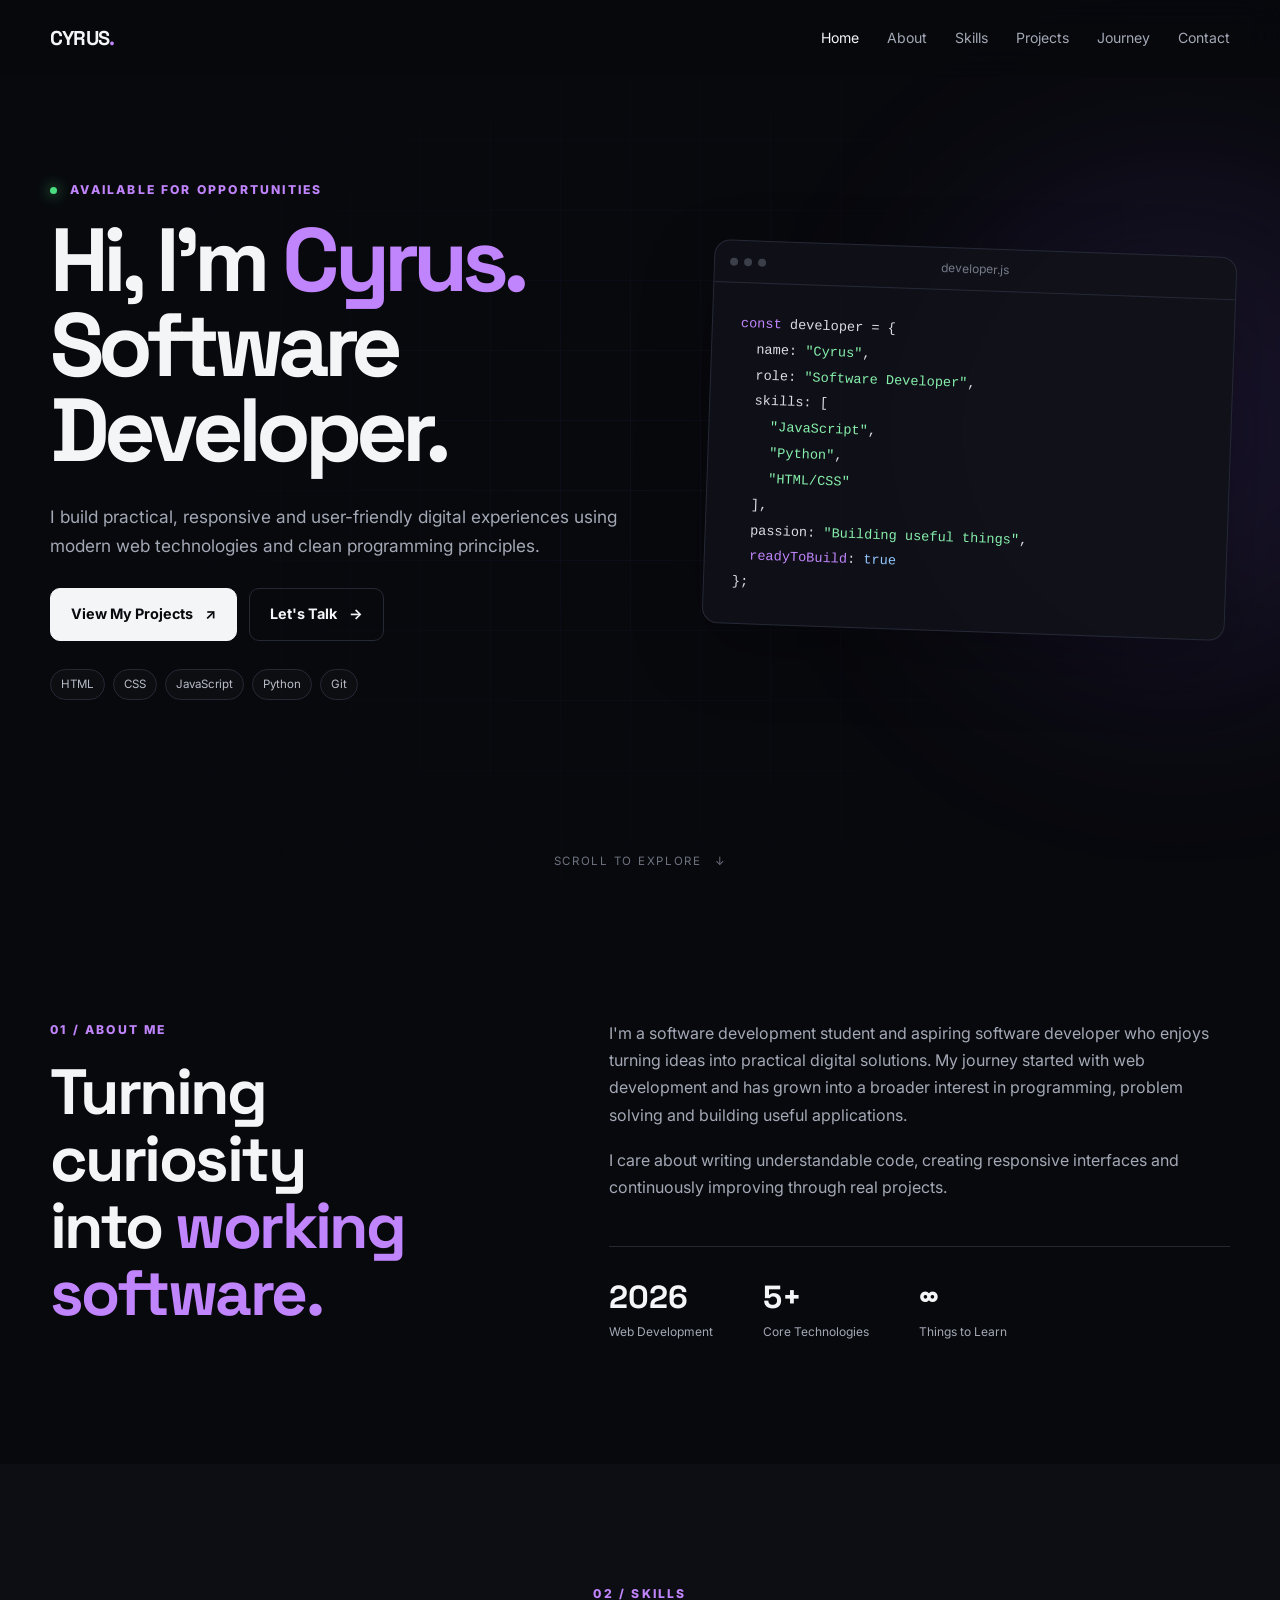
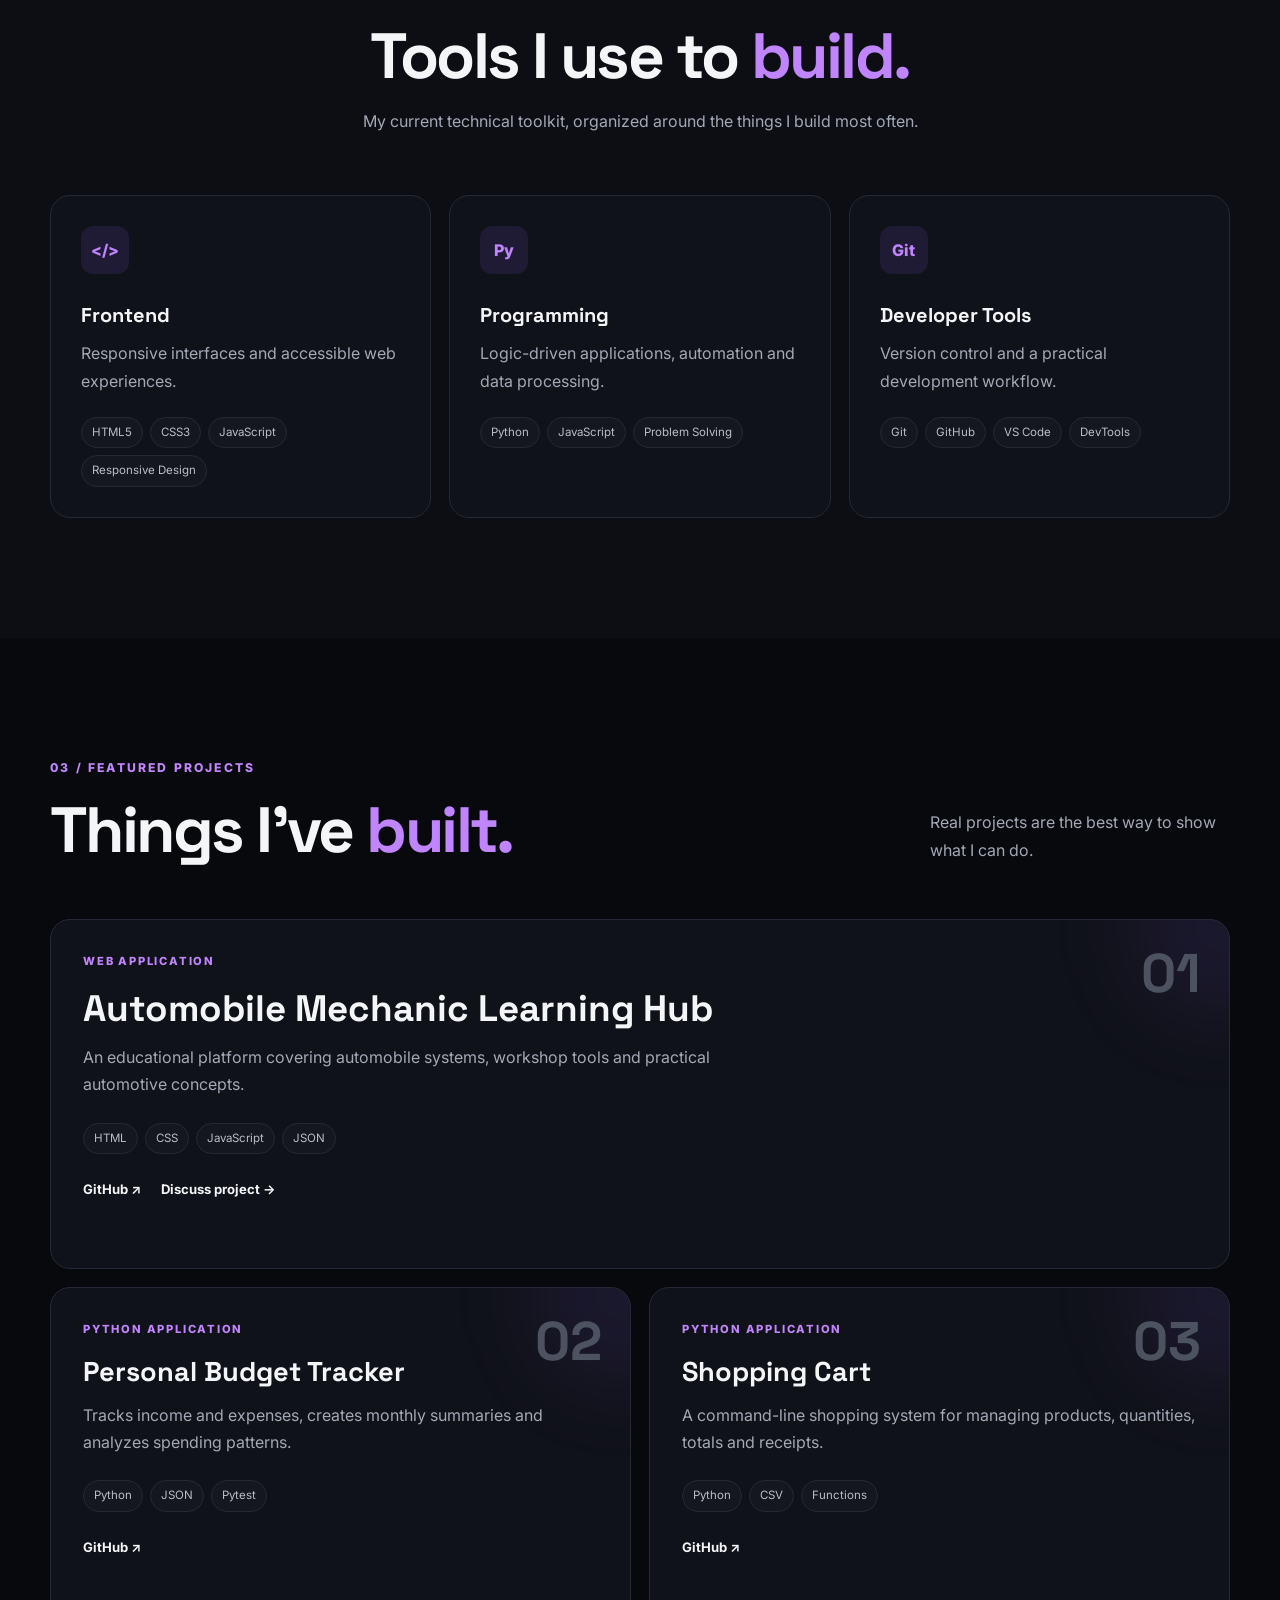
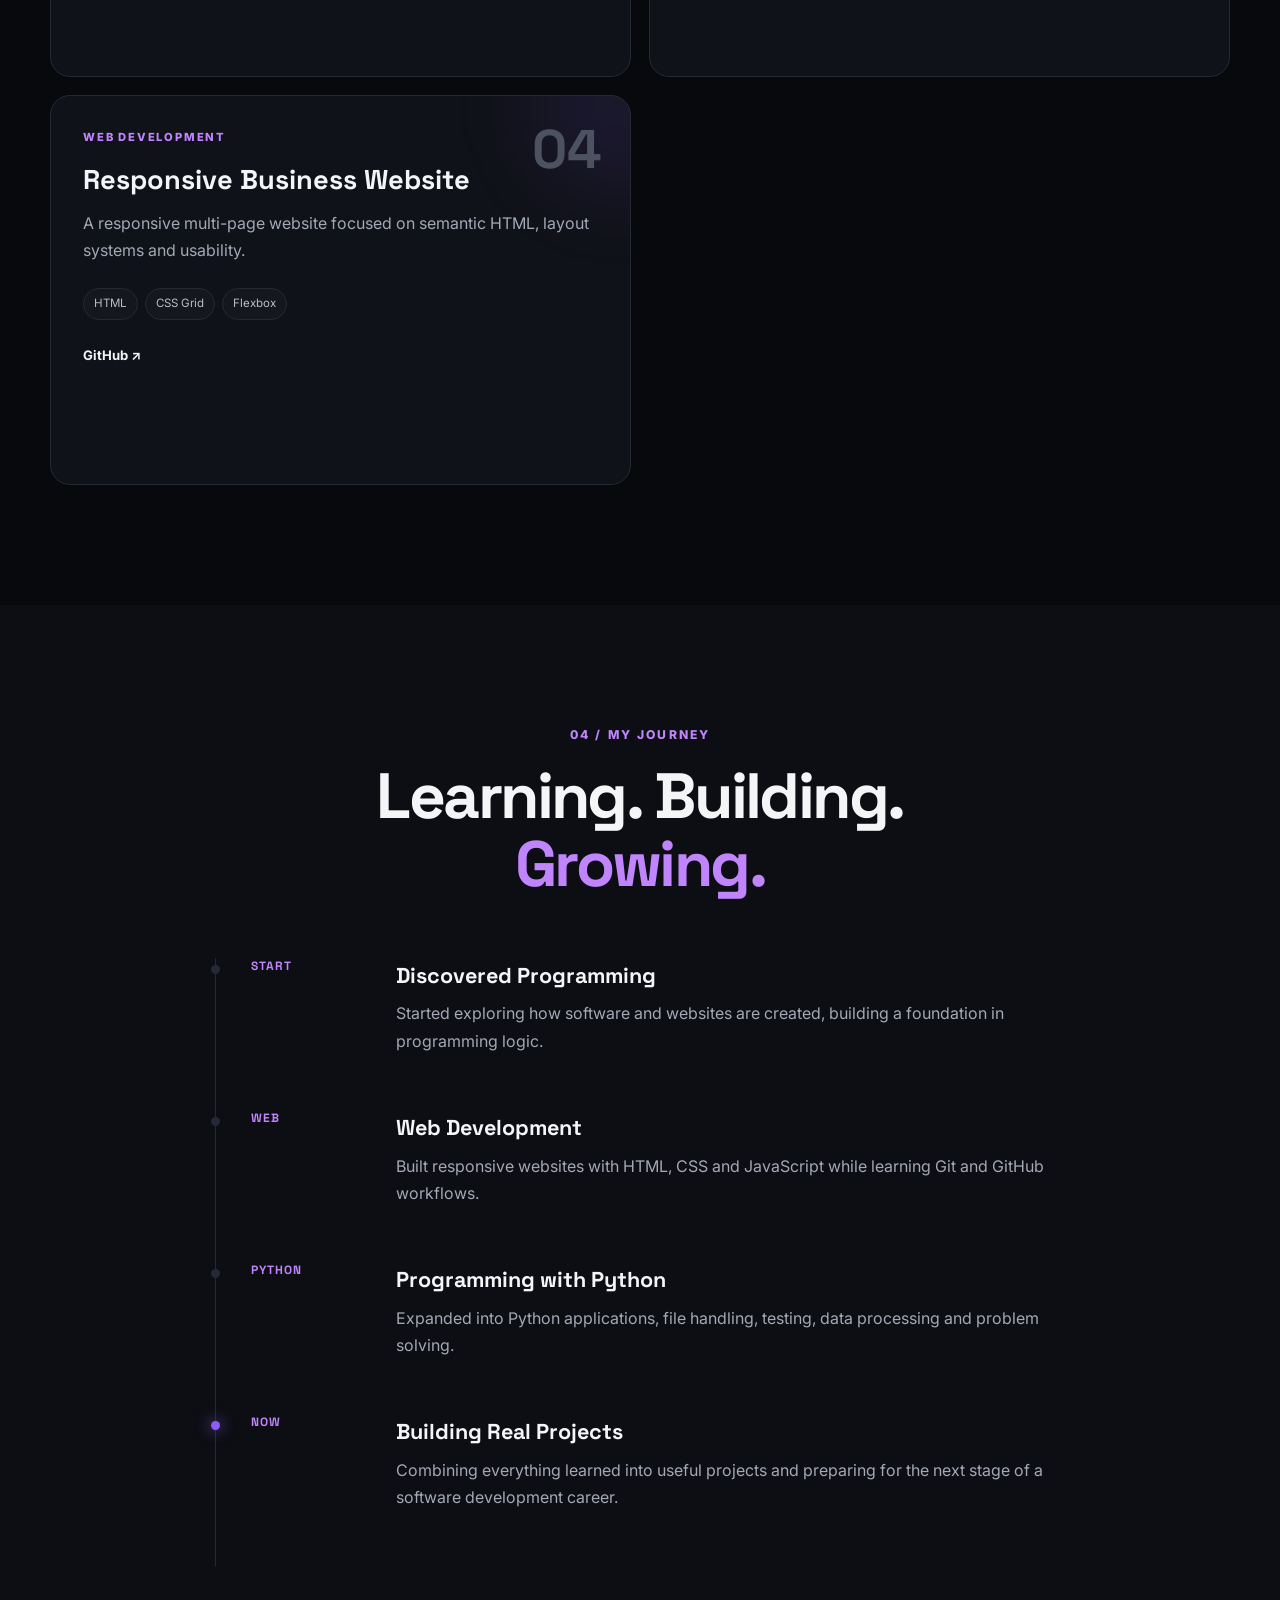
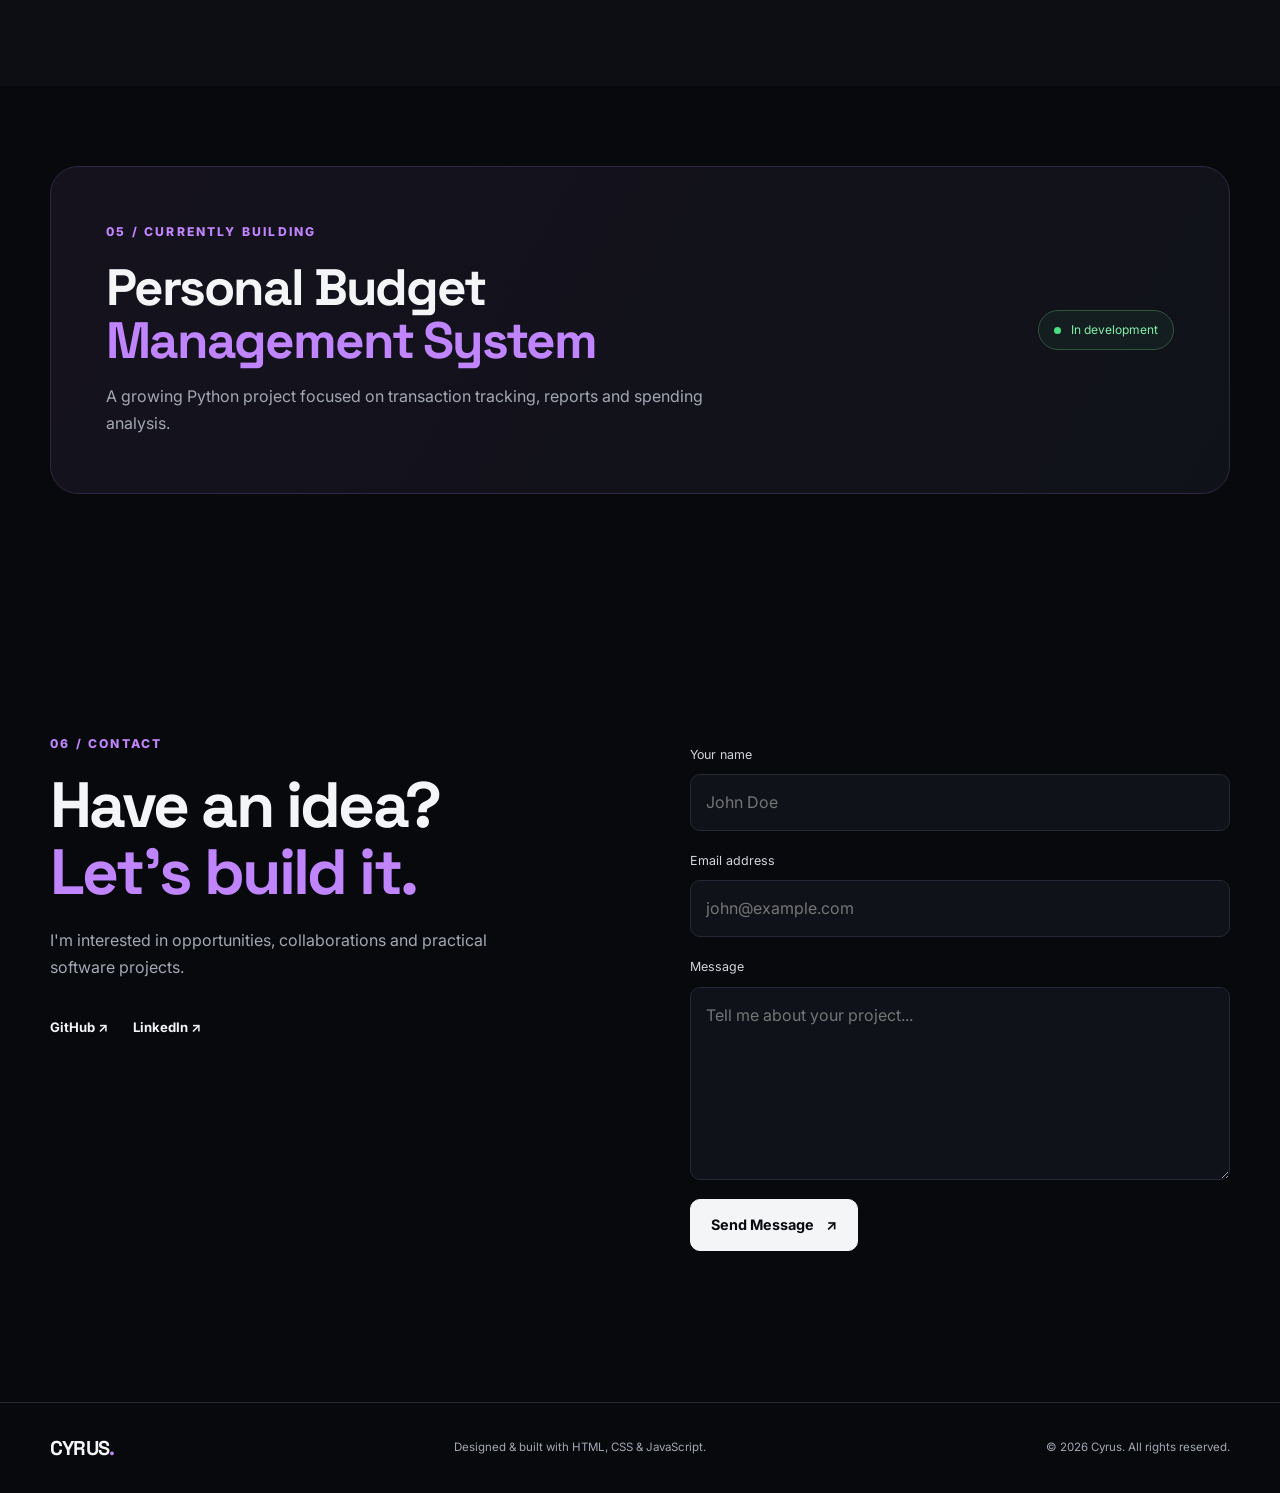
==== PERSONAL-PORTFOLIO/index.html @ 68ec7daa "second-changes" ====
<!DOCTYPE html>
<html lang="en">
<head>
  <meta charset="UTF-8">
  <meta name="viewport" content="width=device-width, initial-scale=1.0">
  <meta name="description" content="Cyrus — Software Developer and Web Developer portfolio.">
  <meta name="author" content="Cyrus Adriko">
  <title>Cyrus | Software Developer</title>

  <link rel="preconnect" href="https://fonts.googleapis.com">
  <link rel="preconnect" href="https://fonts.gstatic.com" crossorigin>
  <link href="https://fonts.googleapis.com/css2?family=Inter:wght@400;500;600;700;800&family=Space+Grotesk:wght@500;600;700&display=swap" rel="stylesheet">

  <link rel="stylesheet" href="styles/base.css">
</head>

<body>

<header class="site-header" id="top">
  <nav class="navbar container">

    <a class="logo" href="#home">
      CYRUS<span>.</span>
    </a>

    <button class="menu-toggle" aria-label="Open navigation menu">
      <span></span>
      <span></span>
      <span></span>
    </button>

    <div class="nav-links">
      <a class="active" href="#home">Home</a>
      <a href="#about">About</a>
      <a href="#skills">Skills</a>
      <a href="#projects">Projects</a>
      <a href="#journey">Journey</a>
      <a href="#contact">Contact</a>
    </div>

  </nav>
</header>

<main>

<!-- HERO -->
<section class="hero section" id="home">

  <div class="hero-grid"></div>

  <div class="hero-content container">

    <div class="hero-copy reveal">

      <p class="eyebrow">
        <span class="status-dot"></span>
        Available for opportunities
      </p>

      <h1>
        Hi, I'm <span>Cyrus.</span><br>
        Software Developer.
      </h1>

      <p class="hero-text">
        I build practical, responsive and user-friendly digital experiences
        using modern web technologies and clean programming principles.
      </p>

      <div class="hero-actions">
        <a class="button button-primary" href="#projects">
          View My Projects <span>↗</span>
        </a>

        <a class="button button-secondary" href="#contact">
          Let's Talk <span>→</span>
        </a>
      </div>

      <div class="hero-stack">
        <span>HTML</span>
        <span>CSS</span>
        <span>JavaScript</span>
        <span>Python</span>
        <span>Git</span>
      </div>

    </div>

    <div class="hero-card reveal">

      <div class="code-window">

        <div class="window-bar">

          <div class="window-dots">
            <i></i>
            <i></i>
            <i></i>
          </div>

          <span>developer.js</span>

        </div>

        <pre><code><span class="purple">const</span> developer = {
  name: <span class="green">"Cyrus"</span>,
  role: <span class="green">"Software Developer"</span>,
  skills: [
    <span class="green">"JavaScript"</span>,
    <span class="green">"Python"</span>,
    <span class="green">"HTML/CSS"</span>
  ],
  passion: <span class="green">"Building useful things"</span>,
  <span class="purple">readyToBuild</span>: <span class="blue">true</span>
};</code></pre>

      </div>

    </div>

  </div>

  <a class="scroll-hint" href="#about">
    Scroll to explore <span>↓</span>
  </a>

</section>


<!-- ABOUT -->
<section class="section" id="about">

  <div class="container two-column">

    <div class="section-heading reveal">

      <p class="eyebrow">01 / About me</p>

      <h2>
        Turning curiosity<br>
        into <span>working software.</span>
      </h2>

    </div>

    <div class="about-content reveal">

      <p>
        I'm a software development student and aspiring software developer
        who enjoys turning ideas into practical digital solutions.
        My journey started with web development and has grown into a broader
        interest in programming, problem solving and building useful applications.
      </p>

      <p>
        I care about writing understandable code, creating responsive
        interfaces and continuously improving through real projects.
      </p>

      <div class="stats">

        <div>
          <strong>2026</strong>
          <span>Web Development</span>
        </div>

        <div>
          <strong>5+</strong>
          <span>Core Technologies</span>
        </div>

        <div>
          <strong>∞</strong>
          <span>Things to Learn</span>
        </div>

      </div>

    </div>

  </div>

</section>


<!-- SKILLS -->
<section class="section section-alt" id="skills">

  <div class="container">

    <div class="section-heading centered reveal">

      <p class="eyebrow">02 / Skills</p>

      <h2>
        Tools I use to <span>build.</span>
      </h2>

      <p>
        My current technical toolkit, organized around the things
        I build most often.
      </p>

    </div>

    <div class="skills-grid">

      <article class="skill-card reveal">

        <div class="skill-icon">&lt;/&gt;</div>

        <h3>Frontend</h3>

        <p>
          Responsive interfaces and accessible web experiences.
        </p>

        <div class="skill-tags">
          <span>HTML5</span>
          <span>CSS3</span>
          <span>JavaScript</span>
          <span>Responsive Design</span>
        </div>

      </article>


      <article class="skill-card reveal">

        <div class="skill-icon">Py</div>

        <h3>Programming</h3>

        <p>
          Logic-driven applications, automation and data processing.
        </p>

        <div class="skill-tags">
          <span>Python</span>
          <span>JavaScript</span>
          <span>Problem Solving</span>
        </div>

      </article>


      <article class="skill-card reveal">

        <div class="skill-icon">Git</div>

        <h3>Developer Tools</h3>

        <p>
          Version control and a practical development workflow.
        </p>

        <div class="skill-tags">
          <span>Git</span>
          <span>GitHub</span>
          <span>VS Code</span>
          <span>DevTools</span>
        </div>

      </article>

    </div>

  </div>

</section>


<!-- PROJECTS -->
<section class="section" id="projects">

  <div class="container">

    <div class="projects-header reveal">

      <div class="section-heading">

        <p class="eyebrow">03 / Featured projects</p>

        <h2>
          Things I've <span>built.</span>
        </h2>

      </div>

      <p>
        Real projects are the best way to show what I can do.
      </p>

    </div>


    <div class="projects-grid">

      <article class="project-card featured reveal">

        <div class="project-number">01</div>

        <div class="project-content">

          <p class="project-type">
            Web Application
          </p>

          <h3>
            Automobile Mechanic Learning Hub
          </h3>

          <p>
            An educational platform covering automobile systems,
            workshop tools and practical automotive concepts.
          </p>

          <div class="project-tech">
            <span>HTML</span>
            <span>CSS</span>
            <span>JavaScript</span>
            <span>JSON</span>
          </div>

          <div class="project-links">
            <a href="https://github.com/" target="_blank">
              GitHub ↗
            </a>

            <a href="#contact">
              Discuss project →
            </a>
          </div>

        </div>

      </article>


      <article class="project-card reveal">

        <div class="project-number">02</div>

        <div class="project-content">

          <p class="project-type">
            Python Application
          </p>

          <h3>
            Personal Budget Tracker
          </h3>

          <p>
            Tracks income and expenses, creates monthly summaries
            and analyzes spending patterns.
          </p>

          <div class="project-tech">
            <span>Python</span>
            <span>JSON</span>
            <span>Pytest</span>
          </div>

          <div class="project-links">
            <a href="https://github.com/" target="_blank">
              GitHub ↗
            </a>
          </div>

        </div>

      </article>


      <article class="project-card reveal">

        <div class="project-number">03</div>

        <div class="project-content">

          <p class="project-type">
            Python Application
          </p>

          <h3>
            Shopping Cart
          </h3>

          <p>
            A command-line shopping system for managing products,
            quantities, totals and receipts.
          </p>

          <div class="project-tech">
            <span>Python</span>
            <span>CSV</span>
            <span>Functions</span>
          </div>

          <div class="project-links">
            <a href="https://github.com/" target="_blank">
              GitHub ↗
            </a>
          </div>

        </div>

      </article>


      <article class="project-card reveal">

        <div class="project-number">04</div>

        <div class="project-content">

          <p class="project-type">
            Web Development
          </p>

          <h3>
            Responsive Business Website
          </h3>

          <p>
            A responsive multi-page website focused on semantic HTML,
            layout systems and usability.
          </p>

          <div class="project-tech">
            <span>HTML</span>
            <span>CSS Grid</span>
            <span>Flexbox</span>
          </div>

          <div class="project-links">
            <a href="https://github.com/" target="_blank">
              GitHub ↗
            </a>
          </div>

        </div>

      </article>

    </div>

  </div>

</section>


<!-- JOURNEY -->
<section class="section section-alt" id="journey">

  <div class="container">

    <div class="section-heading centered reveal">

      <p class="eyebrow">04 / My journey</p>

      <h2>
        Learning. Building. <span>Growing.</span>
      </h2>

    </div>


    <div class="timeline">

      <div class="timeline-item reveal">

        <div class="timeline-year">
          START
        </div>

        <div>
          <h3>Discovered Programming</h3>

          <p>
            Started exploring how software and websites are created,
            building a foundation in programming logic.
          </p>
        </div>

      </div>


      <div class="timeline-item reveal">

        <div class="timeline-year">
          WEB
        </div>

        <div>
          <h3>Web Development</h3>

          <p>
            Built responsive websites with HTML, CSS and JavaScript
            while learning Git and GitHub workflows.
          </p>
        </div>

      </div>


      <div class="timeline-item reveal">

        <div class="timeline-year">
          PYTHON
        </div>

        <div>
          <h3>Programming with Python</h3>

          <p>
            Expanded into Python applications, file handling,
            testing, data processing and problem solving.
          </p>
        </div>

      </div>


      <div class="timeline-item current reveal">

        <div class="timeline-year">
          NOW
        </div>

        <div>
          <h3>Building Real Projects</h3>

          <p>
            Combining everything learned into useful projects
            and preparing for the next stage of a software development career.
          </p>
        </div>

      </div>

    </div>

  </div>

</section>


<!-- CURRENT PROJECT -->
<section class="section build-section">

  <div class="container build-box reveal">

    <div>

      <p class="eyebrow">
        05 / Currently building
      </p>

      <h2>
        Personal Budget<br>
        <span>Management System</span>
      </h2>

      <p>
        A growing Python project focused on transaction tracking,
        reports and spending analysis.
      </p>

    </div>

    <div class="build-status">
      <span></span>
      In development
    </div>

  </div>

</section>


<!-- CONTACT -->
<section class="section contact-section" id="contact">

  <div class="container contact-grid">

    <div class="section-heading reveal">

      <p class="eyebrow">
        06 / Contact
      </p>

      <h2>
        Have an idea?<br>
        <span>Let's build it.</span>
      </h2>

      <p>
        I'm interested in opportunities, collaborations
        and practical software projects.
      </p>

      <div class="social-links">

        <a href="https://github.com/" target="_blank">
          GitHub ↗
        </a>

        <a href="https://www.linkedin.com/" target="_blank">
          LinkedIn ↗
        </a>

      </div>

    </div>


    <form class="contact-form reveal" id="contactForm">

      <label for="name">
        Your name
      </label>

      <input
        id="name"
        name="name"
        type="text"
        placeholder="John Doe"
        required
      >


      <label for="email">
        Email address
      </label>

      <input
        id="email"
        name="email"
        type="email"
        placeholder="john@example.com"
        required
      >


      <label for="message">
        Message
      </label>

      <textarea
        id="message"
        name="message"
        rows="6"
        placeholder="Tell me about your project..."
        required
      ></textarea>


      <button class="button button-primary" type="submit">
        Send Message <span>↗</span>
      </button>

      <p class="form-note" id="formNote"></p>

    </form>

  </div>

</section>

</main>


<footer class="footer">

  <div class="container footer-inner">

    <a class="logo" href="#top">
      CYRUS<span>.</span>
    </a>

    <p>
      Designed & built with HTML, CSS & JavaScript.
    </p>

    <p>
      © <span id="year"></span> Cyrus.
      All rights reserved.
    </p>

  </div>

</footer>


<button
  class="back-to-top"
  id="backToTop"
  aria-label="Back to top">
  ↑
</button>


<script src="scripts/main.js"></script>

</body>
</html>
---- PERSONAL-PORTFOLIO/styles/base.css ----
:root {
  --bg: #08090d;
  --surface: #101219;
  --surface-2: #151821;
  --text: #f4f5f7;
  --muted: #a3a8b5;
  --line: #252936;
  --accent: #8b5cf6;
  --accent-2: #c084fc;
  --green: #4ade80;
  --max: 1180px;
  --radius: 20px;
  --shadow: 0 24px 70px rgba(0,0,0,.28);
}

* { box-sizing: border-box; margin: 0; padding: 0; }
html { scroll-behavior: smooth; }
body {
  background: var(--bg);
  color: var(--text);
  font-family: "Inter", sans-serif;
  line-height: 1.7;
  overflow-x: hidden;
}
a { color: inherit; text-decoration: none; }
button, input, textarea { font: inherit; }
.container { width: min(calc(100% - 40px), var(--max)); margin-inline: auto; }
.section { padding: 120px 0; position: relative; }
.section-alt { background: #0c0e13; }
.eyebrow {
  color: var(--accent-2);
  font-size: .76rem;
  font-weight: 800;
  letter-spacing: .18em;
  text-transform: uppercase;
  margin-bottom: 18px;
}
h1, h2, h3, .logo { font-family: "Space Grotesk", sans-serif; }
h2 { font-size: clamp(2.2rem, 5vw, 4rem); line-height: 1.05; letter-spacing: -.04em; }
h2 span, h1 span { color: var(--accent-2); }
p { color: var(--muted); }

.site-header {
  position: fixed; inset: 0 0 auto; z-index: 1000;
  background: rgba(8,9,13,.72); backdrop-filter: blur(18px);
  border-bottom: 1px solid transparent;
  transition: .3s ease;
}
.site-header.scrolled { border-color: var(--line); background: rgba(8,9,13,.9); }
.navbar { min-height: 76px; display: flex; align-items: center; justify-content: space-between; }
.logo { font-size: 1.25rem; font-weight: 800; letter-spacing: -.04em; }
.logo span { color: var(--accent-2); }
.nav-links { display: flex; gap: 28px; }
.nav-links a { color: var(--muted); font-size: .88rem; transition: color .2s; }
.nav-links a:hover, .nav-links a.active { color: var(--text); }
.menu-toggle { display: none; background: none; border: 0; cursor: pointer; }
.menu-toggle span { display: block; width: 25px; height: 2px; background: var(--text); margin: 5px; }

.hero { min-height: 100vh; display: grid; place-items: center; padding-top: 100px; overflow: hidden; }
.hero-grid {
  position: absolute; inset: 0;
  background-image: linear-gradient(rgba(139,92,246,.055) 1px, transparent 1px),
                    linear-gradient(90deg, rgba(139,92,246,.055) 1px, transparent 1px);
  background-size: 70px 70px;
  mask-image: radial-gradient(circle at center, black, transparent 72%);
}
.hero::after {
  content: ""; position: absolute; width: 500px; height: 500px; border-radius: 50%;
  background: rgba(139,92,246,.12); filter: blur(100px); right: -150px; top: 20%;
}
.hero-content { display: grid; grid-template-columns: 1.05fr .95fr; gap: 80px; align-items: center; position: relative; z-index: 1; }
.hero h1 { font-size: clamp(3.3rem, 7vw, 6.7rem); line-height: .95; letter-spacing: -.065em; max-width: 800px; }
.hero-text { max-width: 650px; margin: 28px 0; font-size: 1.08rem; }
.status-dot { display: inline-block; width: 7px; height: 7px; background: var(--green); border-radius: 50%; box-shadow: 0 0 14px var(--green); margin-right: 8px; }
.hero-actions { display: flex; gap: 12px; flex-wrap: wrap; }
.button {
  border: 1px solid var(--line); padding: 13px 20px; border-radius: 10px;
  display: inline-flex; gap: 12px; align-items: center; justify-content: center;
  font-weight: 700; font-size: .9rem; transition: .25s ease; cursor: pointer;
}
.button-primary { background: var(--text); color: #090a0e; border-color: var(--text); }
.button-primary:hover { transform: translateY(-3px); box-shadow: 0 12px 30px rgba(255,255,255,.12); }
.button-secondary:hover { border-color: var(--accent); color: var(--accent-2); }
.hero-stack { display: flex; gap: 8px; flex-wrap: wrap; margin-top: 28px; }
.hero-stack span, .skill-tags span, .project-tech span {
  border: 1px solid var(--line); background: rgba(255,255,255,.02);
  border-radius: 100px; padding: 5px 10px; color: #b9bdc8; font-size: .72rem;
}
.code-window {
  border: 1px solid var(--line); border-radius: 16px; background: rgba(16,18,25,.88);
  box-shadow: var(--shadow); overflow: hidden; transform: rotate(2deg);
}
.window-bar { height: 42px; border-bottom: 1px solid var(--line); display: flex; align-items: center; justify-content: center; position: relative; color: #747a88; font-size: .75rem; }
.window-dots { position: absolute; left: 15px; display: flex; gap: 6px; }
.window-dots i { width: 8px; height: 8px; border-radius: 50%; background: #3b3f49; }
pre { padding: 28px; overflow: auto; font: 500 .85rem/1.9 "SFMono-Regular", Consolas, monospace; color: #d9dce4; }
.purple { color: #c084fc; } .green { color: #86efac; } .blue { color: #93c5fd; }
.scroll-hint { position: absolute; bottom: 28px; left: 50%; transform: translateX(-50%); color: #6e7380; font-size: .72rem; text-transform: uppercase; letter-spacing: .15em; }
.scroll-hint span { margin-left: 8px; }

.two-column { display: grid; grid-template-columns: .85fr 1.15fr; gap: 100px; align-items: start; }
.about-content { max-width: 680px; }
.about-content p + p { margin-top: 18px; }
.stats { display: flex; gap: 50px; margin-top: 45px; padding-top: 30px; border-top: 1px solid var(--line); }
.stats strong { display: block; font: 700 2rem "Space Grotesk"; color: var(--text); }
.stats span { font-size: .75rem; color: var(--muted); }

.centered { text-align: center; max-width: 720px; margin: 0 auto 60px; }
.centered > p:last-child { margin-top: 18px; }
.skills-grid { display: grid; grid-template-columns: repeat(3, 1fr); gap: 18px; }
.skill-card { background: var(--surface); border: 1px solid var(--line); border-radius: var(--radius); padding: 30px; transition: .25s; }
.skill-card:hover { transform: translateY(-6px); border-color: #3c4050; }
.skill-icon { width: 48px; height: 48px; border-radius: 12px; background: rgba(139,92,246,.12); color: var(--accent-2); display: grid; place-items: center; font-weight: 800; margin-bottom: 24px; }
.skill-card h3 { font-size: 1.25rem; margin-bottom: 8px; }
.skill-tags { display: flex; flex-wrap: wrap; gap: 7px; margin-top: 22px; }

.projects-header { display: flex; justify-content: space-between; align-items: end; gap: 30px; margin-bottom: 55px; }
.projects-header > p { max-width: 300px; }
.projects-grid { display: grid; grid-template-columns: repeat(2, 1fr); gap: 18px; }
.project-card { min-height: 390px; border: 1px solid var(--line); background: var(--surface); border-radius: var(--radius); padding: 32px; position: relative; overflow: hidden; transition: .3s; }
.project-card::before { content: ""; position: absolute; width: 180px; height: 180px; border-radius: 50%; background: rgba(139,92,246,.09); filter: blur(40px); right: -80px; top: -80px; }
.project-card:hover { transform: translateY(-6px); border-color: #454958; }
.project-card.featured { grid-column: span 2; min-height: 350px; }
.project-number { color: #4d5260; font: 700 3.4rem "Space Grotesk"; position: absolute; right: 28px; top: 18px; }
.project-content { position: relative; z-index: 1; max-width: 650px; }
.project-type { color: var(--accent-2); text-transform: uppercase; font-size: .7rem; letter-spacing: .16em; font-weight: 800; margin-bottom: 18px; }
.project-card h3 { font-size: clamp(1.6rem, 3vw, 2.3rem); line-height: 1.1; margin-bottom: 15px; }
.project-card:not(.featured) h3 { font-size: 1.7rem; }
.project-tech { display: flex; flex-wrap: wrap; gap: 7px; margin: 24px 0; }
.project-links { display: flex; gap: 20px; }
.project-links a, .social-links a { color: var(--text); font-size: .82rem; font-weight: 700; }
.project-links a:hover, .social-links a:hover { color: var(--accent-2); }

.timeline { max-width: 850px; margin: auto; border-left: 1px solid var(--line); }
.timeline-item { display: grid; grid-template-columns: 110px 1fr; gap: 35px; padding: 0 0 55px 35px; position: relative; }
.timeline-item::before { content: ""; position: absolute; width: 9px; height: 9px; border-radius: 50%; background: var(--line); left: -5px; top: 7px; }
.timeline-item.current::before { background: var(--accent); box-shadow: 0 0 15px var(--accent); }
.timeline-year { color: var(--accent-2); font: 700 .75rem "Space Grotesk"; letter-spacing: .08em; }
.timeline-item h3 { font-size: 1.35rem; margin-bottom: 6px; }

.build-section { padding-top: 80px; }
.build-box { background: linear-gradient(120deg, #15121e, #101219); border: 1px solid #302741; border-radius: 28px; padding: 55px; display: flex; justify-content: space-between; align-items: center; gap: 30px; }
.build-box h2 { font-size: clamp(2rem, 4vw, 3.4rem); }
.build-box p:not(.eyebrow) { margin-top: 15px; max-width: 650px; }
.build-status { white-space: nowrap; border: 1px solid #31543d; color: #86efac; background: rgba(74,222,128,.06); border-radius: 100px; padding: 9px 15px; font-size: .75rem; }
.build-status span { display: inline-block; width: 7px; height: 7px; background: var(--green); border-radius: 50%; margin-right: 7px; }

.contact-grid { display: grid; grid-template-columns: 1fr 1fr; gap: 100px; align-items: start; }
.contact-section .section-heading > p:last-of-type { margin-top: 20px; max-width: 480px; }
.social-links { display: flex; gap: 25px; margin-top: 35px; }
.contact-form { display: grid; gap: 9px; }
.contact-form label { font-size: .78rem; color: #d2d5dc; margin-top: 10px; }
.contact-form input, .contact-form textarea {
  width: 100%; border: 1px solid var(--line); border-radius: 10px; background: var(--surface);
  color: var(--text); padding: 14px 15px; outline: none; resize: vertical;
}
.contact-form input:focus, .contact-form textarea:focus { border-color: var(--accent); box-shadow: 0 0 0 3px rgba(139,92,246,.1); }
.contact-form .button { margin-top: 10px; width: max-content; }
.form-note { font-size: .78rem; min-height: 22px; color: #86efac; }

.footer { border-top: 1px solid var(--line); padding: 28px 0; }
.footer-inner { display: flex; justify-content: space-between; align-items: center; gap: 20px; }
.footer p { font-size: .72rem; }

.back-to-top {
  position: fixed; right: 22px; bottom: 22px; width: 43px; height: 43px; border-radius: 50%;
  border: 1px solid var(--line); background: var(--surface); color: var(--text);
  opacity: 0; pointer-events: none; transition: .25s; cursor: pointer; z-index: 20;
}
.back-to-top.visible { opacity: 1; pointer-events: auto; }

.reveal { opacity: 0; transform: translateY(25px); transition: opacity .7s ease, transform .7s ease; }
.reveal.visible { opacity: 1; transform: translateY(0); }

@media (max-width: 900px) {
  .hero-content, .two-column, .contact-grid { grid-template-columns: 1fr; }
  .hero-content { gap: 50px; }
  .hero-card { max-width: 700px; }
  .skills-grid { grid-template-columns: 1fr; }
  .contact-grid { gap: 55px; }
  .two-column { gap: 45px; }
  .projects-header { align-items: start; flex-direction: column; }
}
@media (max-width: 700px) {
  .container { width: min(calc(100% - 28px), var(--max)); }
  .section { padding: 85px 0; }
  .menu-toggle { display: block; }
  .nav-links {
    position: absolute; left: 14px; right: 14px; top: 70px; display: grid; gap: 0;
    background: rgba(16,18,25,.98); border: 1px solid var(--line); border-radius: 14px;
    padding: 8px; transform: translateY(-15px); opacity: 0; pointer-events: none; transition: .25s;
  }
  .nav-links.open { transform: translateY(0); opacity: 1; pointer-events: auto; }
  .nav-links a { padding: 12px; border-radius: 8px; }
  .nav-links a:hover { background: var(--surface-2); }
  .hero { min-height: auto; padding: 150px 0 100px; }
  .hero h1 { font-size: clamp(3rem, 15vw, 5rem); }
  .hero-card { display: none; }
  .scroll-hint { display: none; }
  .stats { gap: 25px; justify-content: space-between; }
  .projects-grid { grid-template-columns: 1fr; }
  .project-card.featured { grid-column: auto; }
  .project-card { min-height: 360px; }
  .timeline-item { grid-template-columns: 1fr; gap: 5px; padding-left: 25px; }
  .build-box { padding: 35px 25px; align-items: start; flex-direction: column; }
  .footer-inner { flex-direction: column; text-align: center; }
  .code-window { display: none; }
}
@media (prefers-reduced-motion: reduce) {
  html { scroll-behavior: auto; }
  *, *::before, *::after { animation-duration: .01ms !important; transition-duration: .01ms !important; }
}
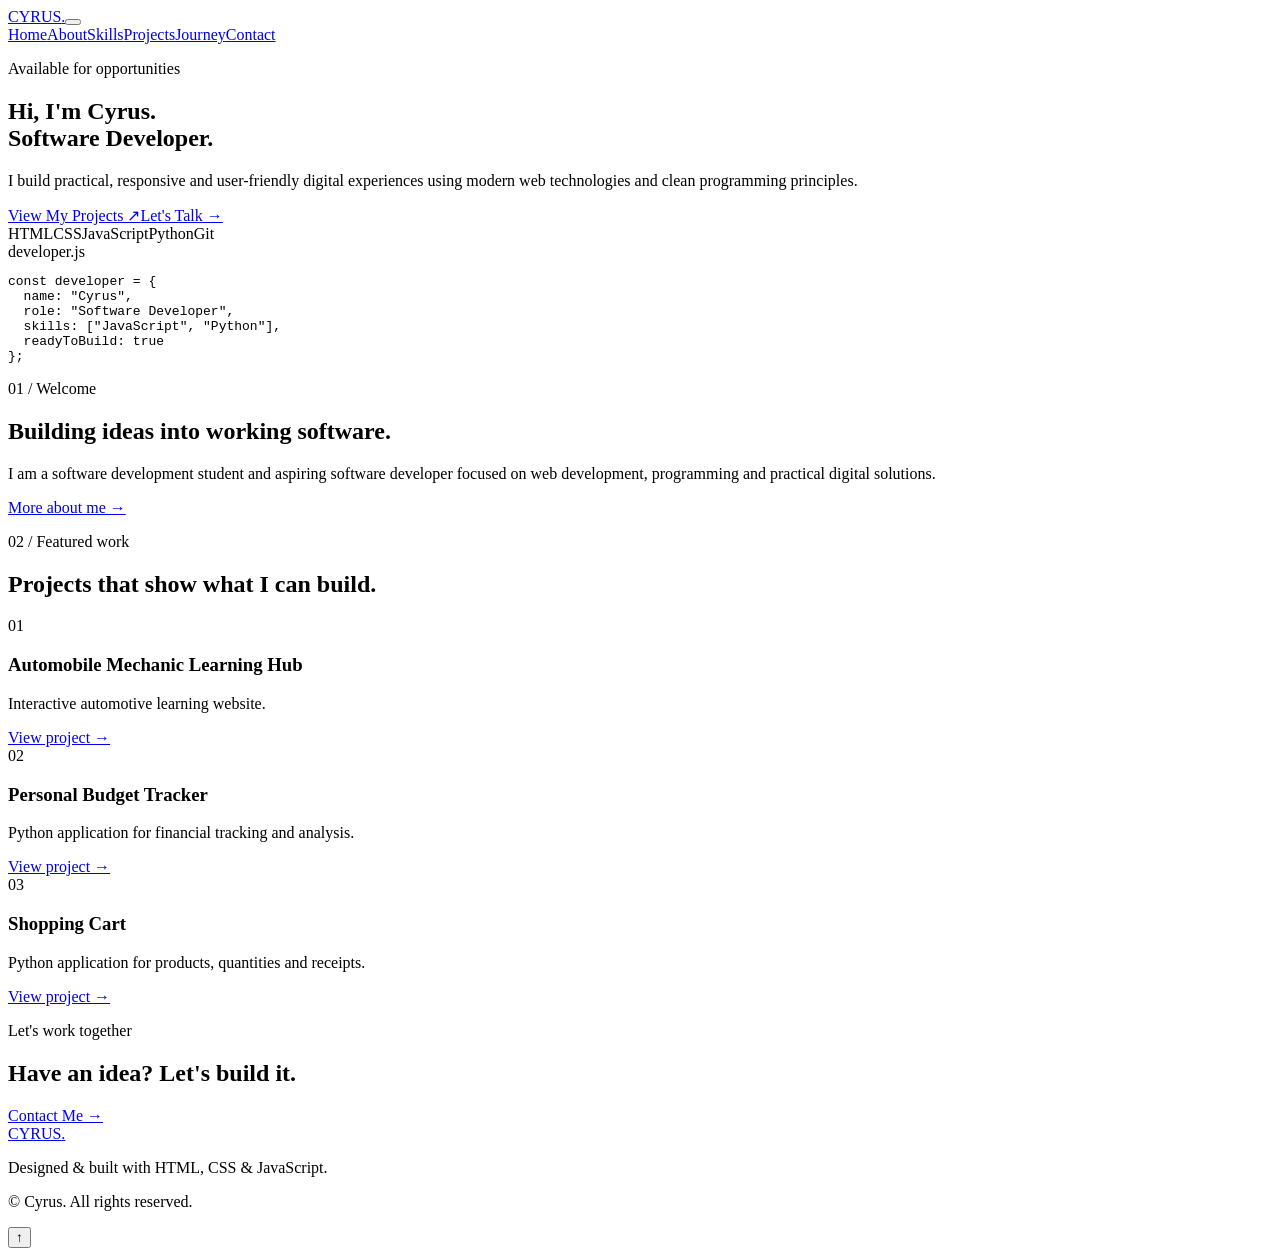
==== commit 48272686: "third commit" ====
--- a/PERSONAL-PORTFOLIO/index.html
+++ b/PERSONAL-PORTFOLIO/index.html
@@ -1,709 +1 @@
-<!DOCTYPE html>
-<html lang="en">
-<head>
-  <meta charset="UTF-8">
-  <meta name="viewport" content="width=device-width, initial-scale=1.0">
-  <meta name="description" content="Cyrus — Software Developer and Web Developer portfolio.">
-  <meta name="author" content="Cyrus Adriko">
-  <title>Cyrus | Software Developer</title>
-
-  <link rel="preconnect" href="https://fonts.googleapis.com">
-  <link rel="preconnect" href="https://fonts.gstatic.com" crossorigin>
-  <link href="https://fonts.googleapis.com/css2?family=Inter:wght@400;500;600;700;800&family=Space+Grotesk:wght@500;600;700&display=swap" rel="stylesheet">
-
-  <link rel="stylesheet" href="styles/base.css">
-</head>
-
-<body>
-
-<header class="site-header" id="top">
-  <nav class="navbar container">
-
-    <a class="logo" href="#home">
-      CYRUS<span>.</span>
-    </a>
-
-    <button class="menu-toggle" aria-label="Open navigation menu">
-      <span></span>
-      <span></span>
-      <span></span>
-    </button>
-
-    <div class="nav-links">
-      <a class="active" href="#home">Home</a>
-      <a href="#about">About</a>
-      <a href="#skills">Skills</a>
-      <a href="#projects">Projects</a>
-      <a href="#journey">Journey</a>
-      <a href="#contact">Contact</a>
-    </div>
-
-  </nav>
-</header>
-
-<main>
-
-<!-- HERO -->
-<section class="hero section" id="home">
-
-  <div class="hero-grid"></div>
-
-  <div class="hero-content container">
-
-    <div class="hero-copy reveal">
-
-      <p class="eyebrow">
-        <span class="status-dot"></span>
-        Available for opportunities
-      </p>
-
-      <h1>
-        Hi, I'm <span>Cyrus.</span><br>
-        Software Developer.
-      </h1>
-
-      <p class="hero-text">
-        I build practical, responsive and user-friendly digital experiences
-        using modern web technologies and clean programming principles.
-      </p>
-
-      <div class="hero-actions">
-        <a class="button button-primary" href="#projects">
-          View My Projects <span>↗</span>
-        </a>
-
-        <a class="button button-secondary" href="#contact">
-          Let's Talk <span>→</span>
-        </a>
-      </div>
-
-      <div class="hero-stack">
-        <span>HTML</span>
-        <span>CSS</span>
-        <span>JavaScript</span>
-        <span>Python</span>
-        <span>Git</span>
-      </div>
-
-    </div>
-
-    <div class="hero-card reveal">
-
-      <div class="code-window">
-
-        <div class="window-bar">
-
-          <div class="window-dots">
-            <i></i>
-            <i></i>
-            <i></i>
-          </div>
-
-          <span>developer.js</span>
-
-        </div>
-
-        <pre><code><span class="purple">const</span> developer = {
-  name: <span class="green">"Cyrus"</span>,
-  role: <span class="green">"Software Developer"</span>,
-  skills: [
-    <span class="green">"JavaScript"</span>,
-    <span class="green">"Python"</span>,
-    <span class="green">"HTML/CSS"</span>
-  ],
-  passion: <span class="green">"Building useful things"</span>,
-  <span class="purple">readyToBuild</span>: <span class="blue">true</span>
-};</code></pre>
-
-      </div>
-
-    </div>
-
-  </div>
-
-  <a class="scroll-hint" href="#about">
-    Scroll to explore <span>↓</span>
-  </a>
-
-</section>
-
-
-<!-- ABOUT -->
-<section class="section" id="about">
-
-  <div class="container two-column">
-
-    <div class="section-heading reveal">
-
-      <p class="eyebrow">01 / About me</p>
-
-      <h2>
-        Turning curiosity<br>
-        into <span>working software.</span>
-      </h2>
-
-    </div>
-
-    <div class="about-content reveal">
-
-      <p>
-        I'm a software development student and aspiring software developer
-        who enjoys turning ideas into practical digital solutions.
-        My journey started with web development and has grown into a broader
-        interest in programming, problem solving and building useful applications.
-      </p>
-
-      <p>
-        I care about writing understandable code, creating responsive
-        interfaces and continuously improving through real projects.
-      </p>
-
-      <div class="stats">
-
-        <div>
-          <strong>2026</strong>
-          <span>Web Development</span>
-        </div>
-
-        <div>
-          <strong>5+</strong>
-          <span>Core Technologies</span>
-        </div>
-
-        <div>
-          <strong>∞</strong>
-          <span>Things to Learn</span>
-        </div>
-
-      </div>
-
-    </div>
-
-  </div>
-
-</section>
-
-
-<!-- SKILLS -->
-<section class="section section-alt" id="skills">
-
-  <div class="container">
-
-    <div class="section-heading centered reveal">
-
-      <p class="eyebrow">02 / Skills</p>
-
-      <h2>
-        Tools I use to <span>build.</span>
-      </h2>
-
-      <p>
-        My current technical toolkit, organized around the things
-        I build most often.
-      </p>
-
-    </div>
-
-    <div class="skills-grid">
-
-      <article class="skill-card reveal">
-
-        <div class="skill-icon">&lt;/&gt;</div>
-
-        <h3>Frontend</h3>
-
-        <p>
-          Responsive interfaces and accessible web experiences.
-        </p>
-
-        <div class="skill-tags">
-          <span>HTML5</span>
-          <span>CSS3</span>
-          <span>JavaScript</span>
-          <span>Responsive Design</span>
-        </div>
-
-      </article>
-
-
-      <article class="skill-card reveal">
-
-        <div class="skill-icon">Py</div>
-
-        <h3>Programming</h3>
-
-        <p>
-          Logic-driven applications, automation and data processing.
-        </p>
-
-        <div class="skill-tags">
-          <span>Python</span>
-          <span>JavaScript</span>
-          <span>Problem Solving</span>
-        </div>
-
-      </article>
-
-
-      <article class="skill-card reveal">
-
-        <div class="skill-icon">Git</div>
-
-        <h3>Developer Tools</h3>
-
-        <p>
-          Version control and a practical development workflow.
-        </p>
-
-        <div class="skill-tags">
-          <span>Git</span>
-          <span>GitHub</span>
-          <span>VS Code</span>
-          <span>DevTools</span>
-        </div>
-
-      </article>
-
-    </div>
-
-  </div>
-
-</section>
-
-
-<!-- PROJECTS -->
-<section class="section" id="projects">
-
-  <div class="container">
-
-    <div class="projects-header reveal">
-
-      <div class="section-heading">
-
-        <p class="eyebrow">03 / Featured projects</p>
-
-        <h2>
-          Things I've <span>built.</span>
-        </h2>
-
-      </div>
-
-      <p>
-        Real projects are the best way to show what I can do.
-      </p>
-
-    </div>
-
-
-    <div class="projects-grid">
-
-      <article class="project-card featured reveal">
-
-        <div class="project-number">01</div>
-
-        <div class="project-content">
-
-          <p class="project-type">
-            Web Application
-          </p>
-
-          <h3>
-            Automobile Mechanic Learning Hub
-          </h3>
-
-          <p>
-            An educational platform covering automobile systems,
-            workshop tools and practical automotive concepts.
-          </p>
-
-          <div class="project-tech">
-            <span>HTML</span>
-            <span>CSS</span>
-            <span>JavaScript</span>
-            <span>JSON</span>
-          </div>
-
-          <div class="project-links">
-            <a href="https://github.com/" target="_blank">
-              GitHub ↗
-            </a>
-
-            <a href="#contact">
-              Discuss project →
-            </a>
-          </div>
-
-        </div>
-
-      </article>
-
-
-      <article class="project-card reveal">
-
-        <div class="project-number">02</div>
-
-        <div class="project-content">
-
-          <p class="project-type">
-            Python Application
-          </p>
-
-          <h3>
-            Personal Budget Tracker
-          </h3>
-
-          <p>
-            Tracks income and expenses, creates monthly summaries
-            and analyzes spending patterns.
-          </p>
-
-          <div class="project-tech">
-            <span>Python</span>
-            <span>JSON</span>
-            <span>Pytest</span>
-          </div>
-
-          <div class="project-links">
-            <a href="https://github.com/" target="_blank">
-              GitHub ↗
-            </a>
-          </div>
-
-        </div>
-
-      </article>
-
-
-      <article class="project-card reveal">
-
-        <div class="project-number">03</div>
-
-        <div class="project-content">
-
-          <p class="project-type">
-            Python Application
-          </p>
-
-          <h3>
-            Shopping Cart
-          </h3>
-
-          <p>
-            A command-line shopping system for managing products,
-            quantities, totals and receipts.
-          </p>
-
-          <div class="project-tech">
-            <span>Python</span>
-            <span>CSV</span>
-            <span>Functions</span>
-          </div>
-
-          <div class="project-links">
-            <a href="https://github.com/" target="_blank">
-              GitHub ↗
-            </a>
-          </div>
-
-        </div>
-
-      </article>
-
-
-      <article class="project-card reveal">
-
-        <div class="project-number">04</div>
-
-        <div class="project-content">
-
-          <p class="project-type">
-            Web Development
-          </p>
-
-          <h3>
-            Responsive Business Website
-          </h3>
-
-          <p>
-            A responsive multi-page website focused on semantic HTML,
-            layout systems and usability.
-          </p>
-
-          <div class="project-tech">
-            <span>HTML</span>
-            <span>CSS Grid</span>
-            <span>Flexbox</span>
-          </div>
-
-          <div class="project-links">
-            <a href="https://github.com/" target="_blank">
-              GitHub ↗
-            </a>
-          </div>
-
-        </div>
-
-      </article>
-
-    </div>
-
-  </div>
-
-</section>
-
-
-<!-- JOURNEY -->
-<section class="section section-alt" id="journey">
-
-  <div class="container">
-
-    <div class="section-heading centered reveal">
-
-      <p class="eyebrow">04 / My journey</p>
-
-      <h2>
-        Learning. Building. <span>Growing.</span>
-      </h2>
-
-    </div>
-
-
-    <div class="timeline">
-
-      <div class="timeline-item reveal">
-
-        <div class="timeline-year">
-          START
-        </div>
-
-        <div>
-          <h3>Discovered Programming</h3>
-
-          <p>
-            Started exploring how software and websites are created,
-            building a foundation in programming logic.
-          </p>
-        </div>
-
-      </div>
-
-
-      <div class="timeline-item reveal">
-
-        <div class="timeline-year">
-          WEB
-        </div>
-
-        <div>
-          <h3>Web Development</h3>
-
-          <p>
-            Built responsive websites with HTML, CSS and JavaScript
-            while learning Git and GitHub workflows.
-          </p>
-        </div>
-
-      </div>
-
-
-      <div class="timeline-item reveal">
-
-        <div class="timeline-year">
-          PYTHON
-        </div>
-
-        <div>
-          <h3>Programming with Python</h3>
-
-          <p>
-            Expanded into Python applications, file handling,
-            testing, data processing and problem solving.
-          </p>
-        </div>
-
-      </div>
-
-
-      <div class="timeline-item current reveal">
-
-        <div class="timeline-year">
-          NOW
-        </div>
-
-        <div>
-          <h3>Building Real Projects</h3>
-
-          <p>
-            Combining everything learned into useful projects
-            and preparing for the next stage of a software development career.
-          </p>
-        </div>
-
-      </div>
-
-    </div>
-
-  </div>
-
-</section>
-
-
-<!-- CURRENT PROJECT -->
-<section class="section build-section">
-
-  <div class="container build-box reveal">
-
-    <div>
-
-      <p class="eyebrow">
-        05 / Currently building
-      </p>
-
-      <h2>
-        Personal Budget<br>
-        <span>Management System</span>
-      </h2>
-
-      <p>
-        A growing Python project focused on transaction tracking,
-        reports and spending analysis.
-      </p>
-
-    </div>
-
-    <div class="build-status">
-      <span></span>
-      In development
-    </div>
-
-  </div>
-
-</section>
-
-
-<!-- CONTACT -->
-<section class="section contact-section" id="contact">
-
-  <div class="container contact-grid">
-
-    <div class="section-heading reveal">
-
-      <p class="eyebrow">
-        06 / Contact
-      </p>
-
-      <h2>
-        Have an idea?<br>
-        <span>Let's build it.</span>
-      </h2>
-
-      <p>
-        I'm interested in opportunities, collaborations
-        and practical software projects.
-      </p>
-
-      <div class="social-links">
-
-        <a href="https://github.com/" target="_blank">
-          GitHub ↗
-        </a>
-
-        <a href="https://www.linkedin.com/" target="_blank">
-          LinkedIn ↗
-        </a>
-
-      </div>
-
-    </div>
-
-
-    <form class="contact-form reveal" id="contactForm">
-
-      <label for="name">
-        Your name
-      </label>
-
-      <input
-        id="name"
-        name="name"
-        type="text"
-        placeholder="John Doe"
-        required
-      >
-
-
-      <label for="email">
-        Email address
-      </label>
-
-      <input
-        id="email"
-        name="email"
-        type="email"
-        placeholder="john@example.com"
-        required
-      >
-
-
-      <label for="message">
-        Message
-      </label>
-
-      <textarea
-        id="message"
-        name="message"
-        rows="6"
-        placeholder="Tell me about your project..."
-        required
-      ></textarea>
-
-
-      <button class="button button-primary" type="submit">
-        Send Message <span>↗</span>
-      </button>
-
-      <p class="form-note" id="formNote"></p>
-
-    </form>
-
-  </div>
-
-</section>
-
-</main>
-
-
-<footer class="footer">
-
-  <div class="container footer-inner">
-
-    <a class="logo" href="#top">
-      CYRUS<span>.</span>
-    </a>
-
-    <p>
-      Designed & built with HTML, CSS & JavaScript.
-    </p>
-
-    <p>
-      © <span id="year"></span> Cyrus.
-      All rights reserved.
-    </p>
-
-  </div>
-
-</footer>
-
-
-<button
-  class="back-to-top"
-  id="backToTop"
-  aria-label="Back to top">
-  ↑
-</button>
-
-
-<script src="scripts/main.js"></script>
-
-</body>
-</html>+<!DOCTYPE html><html lang="en"><head><meta charset="UTF-8"><meta name="viewport" content="width=device-width, initial-scale=1.0"><meta name="description" content="Cyrus — Software Developer portfolio."><title>Home | Cyrus</title><link rel="preconnect" href="https://fonts.googleapis.com"><link rel="preconnect" href="https://fonts.gstatic.com" crossorigin><link href="https://fonts.googleapis.com/css2?family=Inter:wght@400;500;600;700;800&family=Space+Grotesk:wght@500;600;700&display=swap" rel="stylesheet"><link rel="stylesheet" href="css/base.css"></head><body data-page="home"><header class="site-header"><nav class="navbar container"><a class="logo" href="index.html">CYRUS<span>.</span></a><button class="menu-toggle" aria-label="Open menu" aria-expanded="false"><span></span><span></span><span></span></button><div class="nav-links"><a href="index.html" data-page="home">Home</a><a href="about.html" data-page="about">About</a><a href="skills.html" data-page="skills">Skills</a><a href="projects.html" data-page="projects">Projects</a><a href="journey.html" data-page="journey">Journey</a><a href="contact.html" data-page="contact">Contact</a></div></nav></header><main><section class="hero section"><div class="hero-grid"></div><div class="hero-content container"><div class="hero-copy reveal"><p class="eyebrow"><span class="status-dot"></span> Available for opportunities</p><h1>Hi, I'm <span>Cyrus.</span><br>Software Developer.</h1><p class="hero-text">I build practical, responsive and user-friendly digital experiences using modern web technologies and clean programming principles.</p><div class="hero-actions"><a class="button button-primary" href="projects.html">View My Projects ↗</a><a class="button button-secondary" href="contact.html">Let's Talk →</a></div><div class="hero-stack"><span>HTML</span><span>CSS</span><span>JavaScript</span><span>Python</span><span>Git</span></div></div><div class="hero-card reveal"><div class="code-window"><div class="window-bar"><span>developer.js</span></div><pre><code><span class="purple">const</span> developer = {<br>  name: <span class="green">"Cyrus"</span>,<br>  role: <span class="green">"Software Developer"</span>,<br>  skills: [<span class="green">"JavaScript"</span>, <span class="green">"Python"</span>],<br>  readyToBuild: <span class="blue">true</span><br>};</code></pre></div></div></div></section><section class="section section-alt"><div class="container intro-grid"><div class="section-heading reveal"><p class="eyebrow">01 / Welcome</p><h2>Building ideas into <span>working software.</span></h2></div><div class="reveal"><p>I am a software development student and aspiring software developer focused on web development, programming and practical digital solutions.</p><a class="text-link" href="about.html">More about me →</a></div></div></section><section class="section"><div class="container"><div class="section-heading centered reveal"><p class="eyebrow">02 / Featured work</p><h2>Projects that show <span>what I can build.</span></h2></div><div class="mini-projects"><article class="mini-card reveal"><span>01</span><h3>Automobile Mechanic Learning Hub</h3><p>Interactive automotive learning website.</p><a href="projects.html">View project →</a></article><article class="mini-card reveal"><span>02</span><h3>Personal Budget Tracker</h3><p>Python application for financial tracking and analysis.</p><a href="projects.html">View project →</a></article><article class="mini-card reveal"><span>03</span><h3>Shopping Cart</h3><p>Python application for products, quantities and receipts.</p><a href="projects.html">View project →</a></article></div></div></section><section class="section"><div class="container cta-box reveal"><p class="eyebrow">Let's work together</p><h2>Have an idea? <span>Let's build it.</span></h2><a class="button button-primary" href="contact.html">Contact Me →</a></div></section></main><footer class="footer"><div class="container footer-inner"><a class="logo" href="index.html">CYRUS<span>.</span></a><p>Designed & built with HTML, CSS & JavaScript.</p><p>© <span id="year"></span> Cyrus. All rights reserved.</p></div></footer><button class="back-to-top" id="backToTop" aria-label="Back to top">↑</button><script src="js/main.js"></script></body></html>
